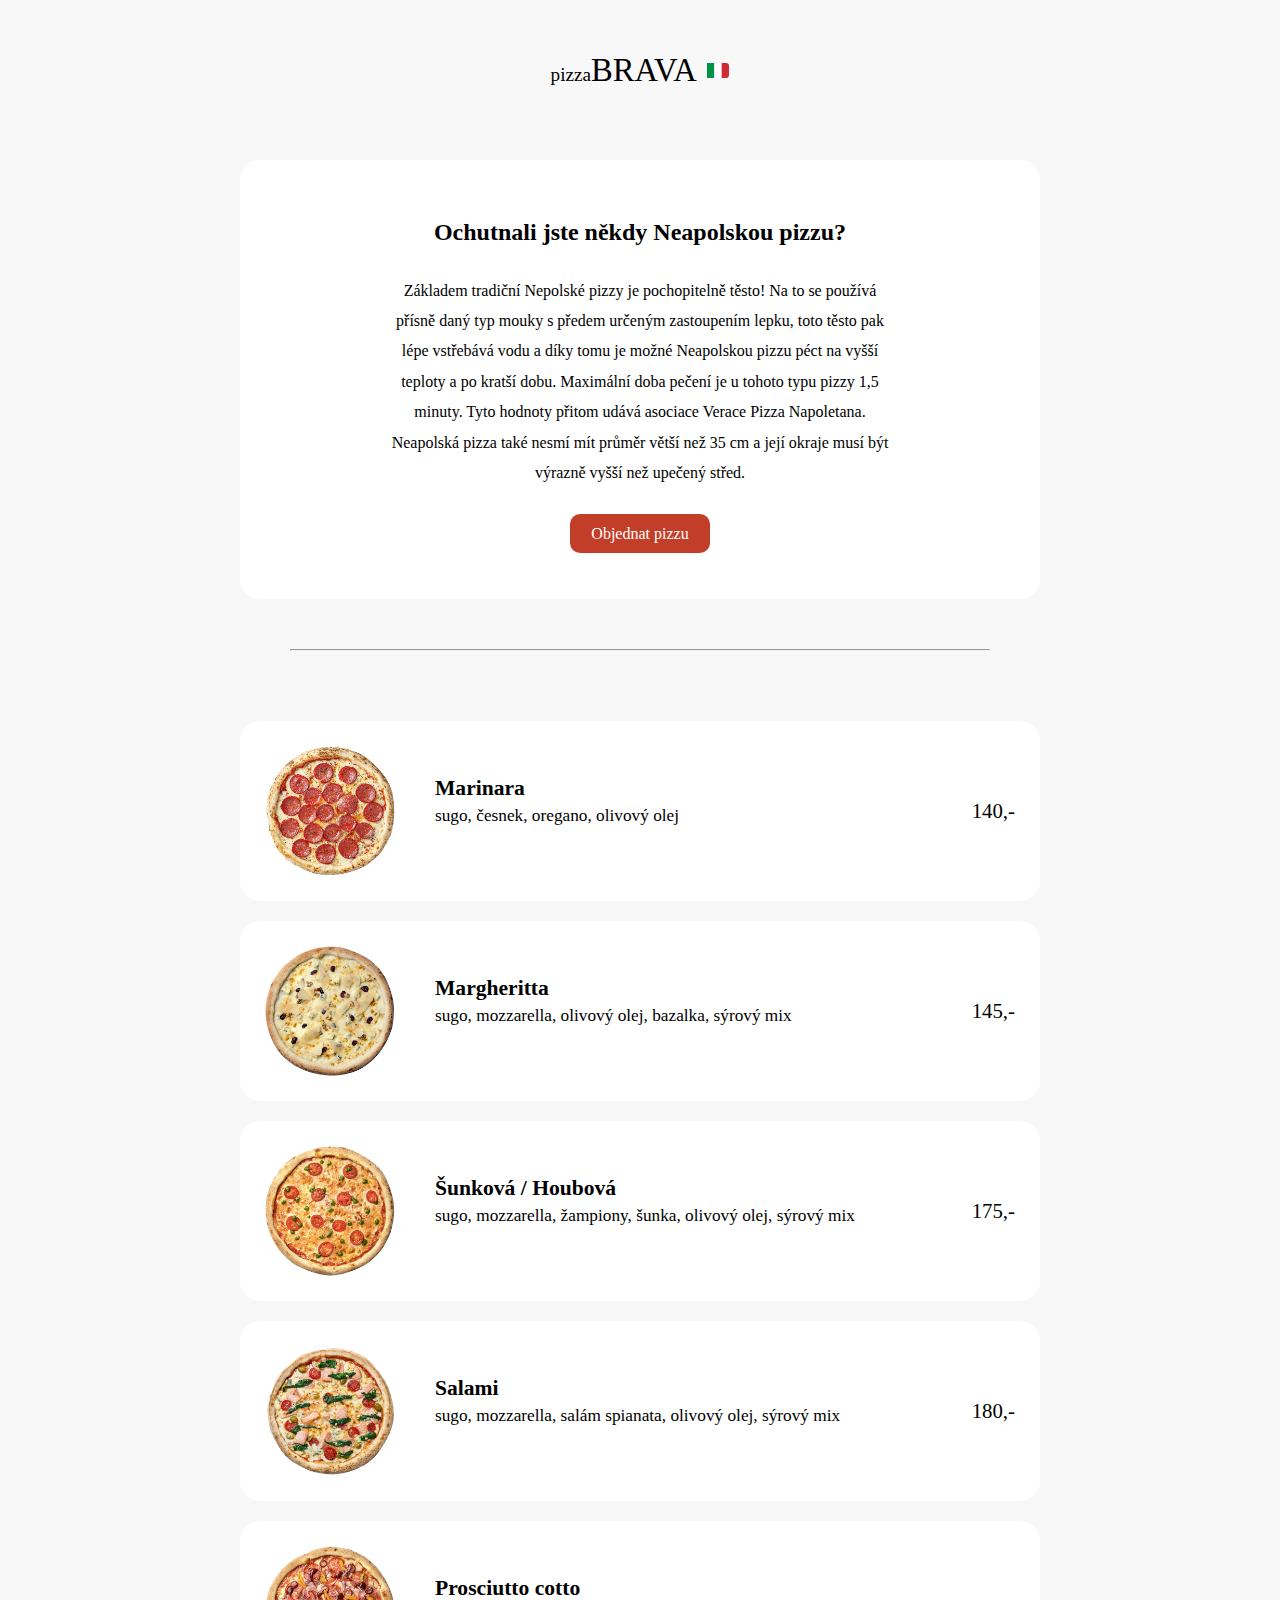
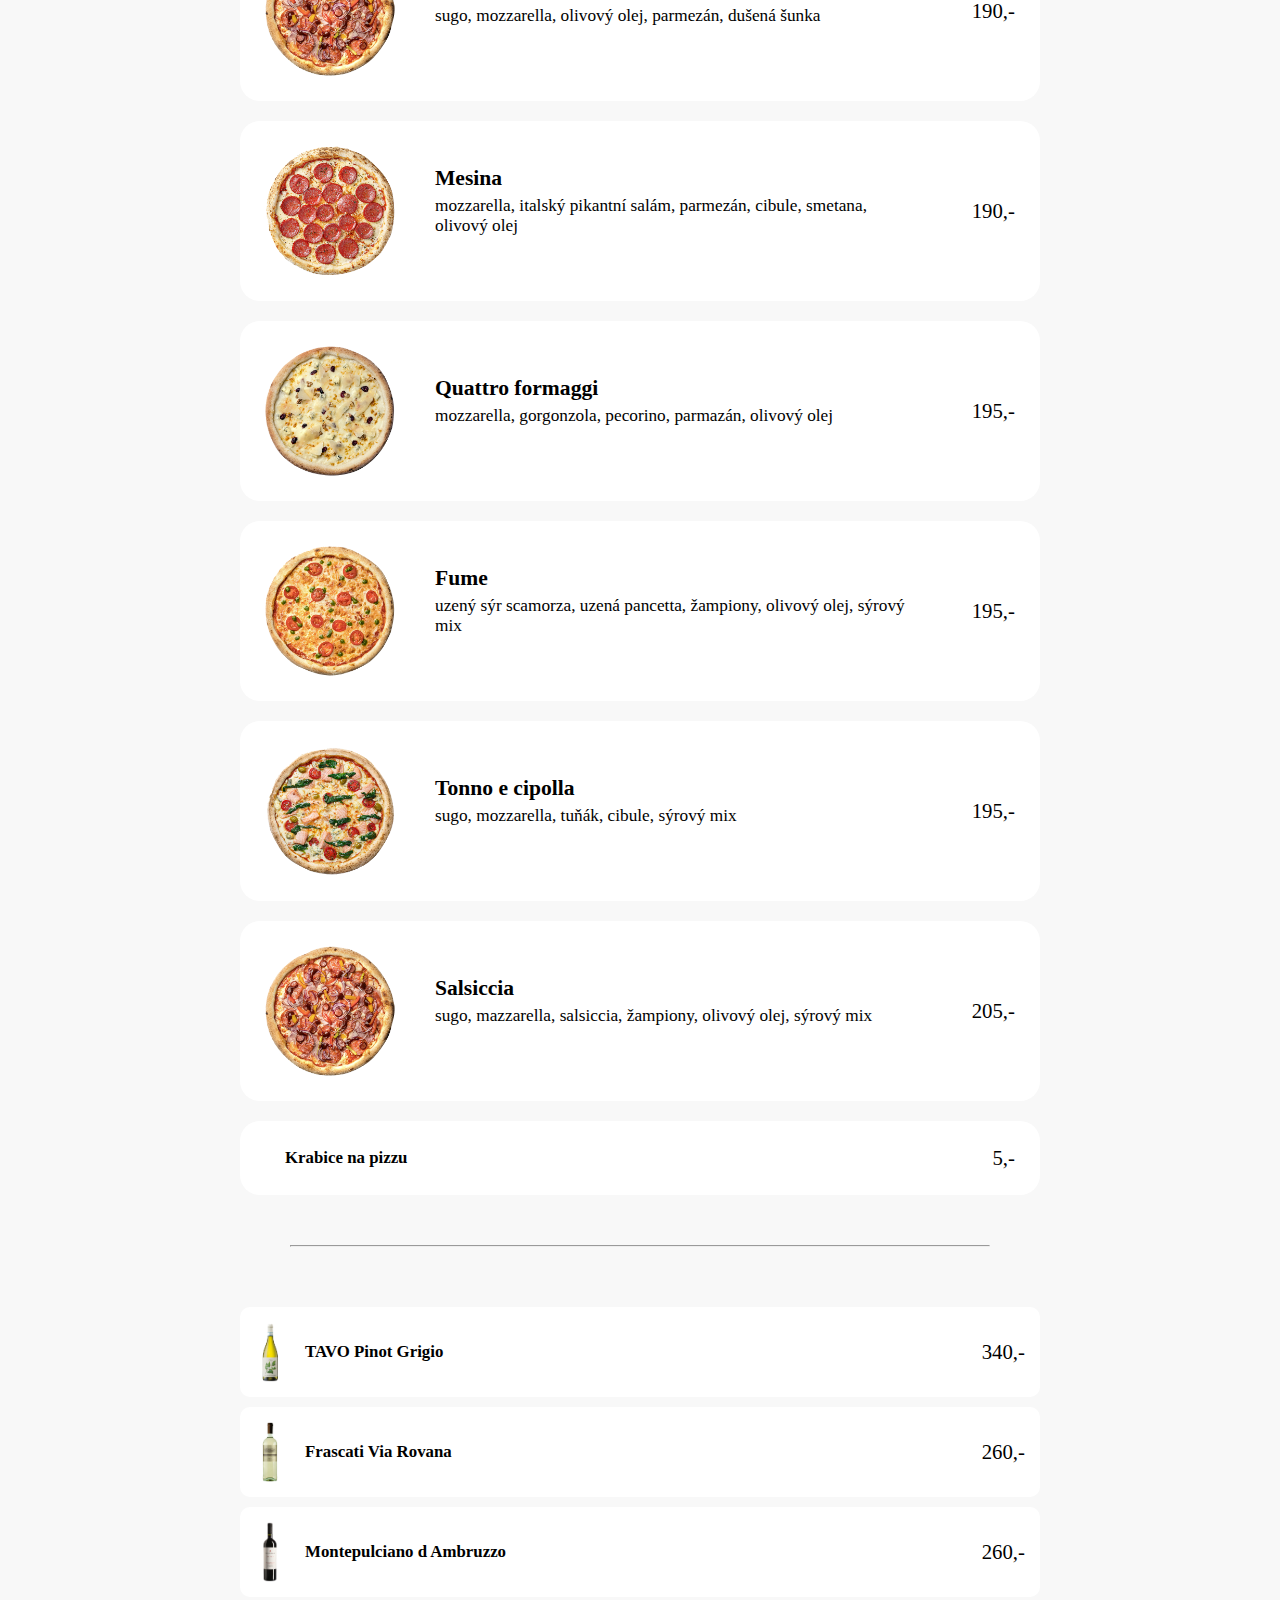
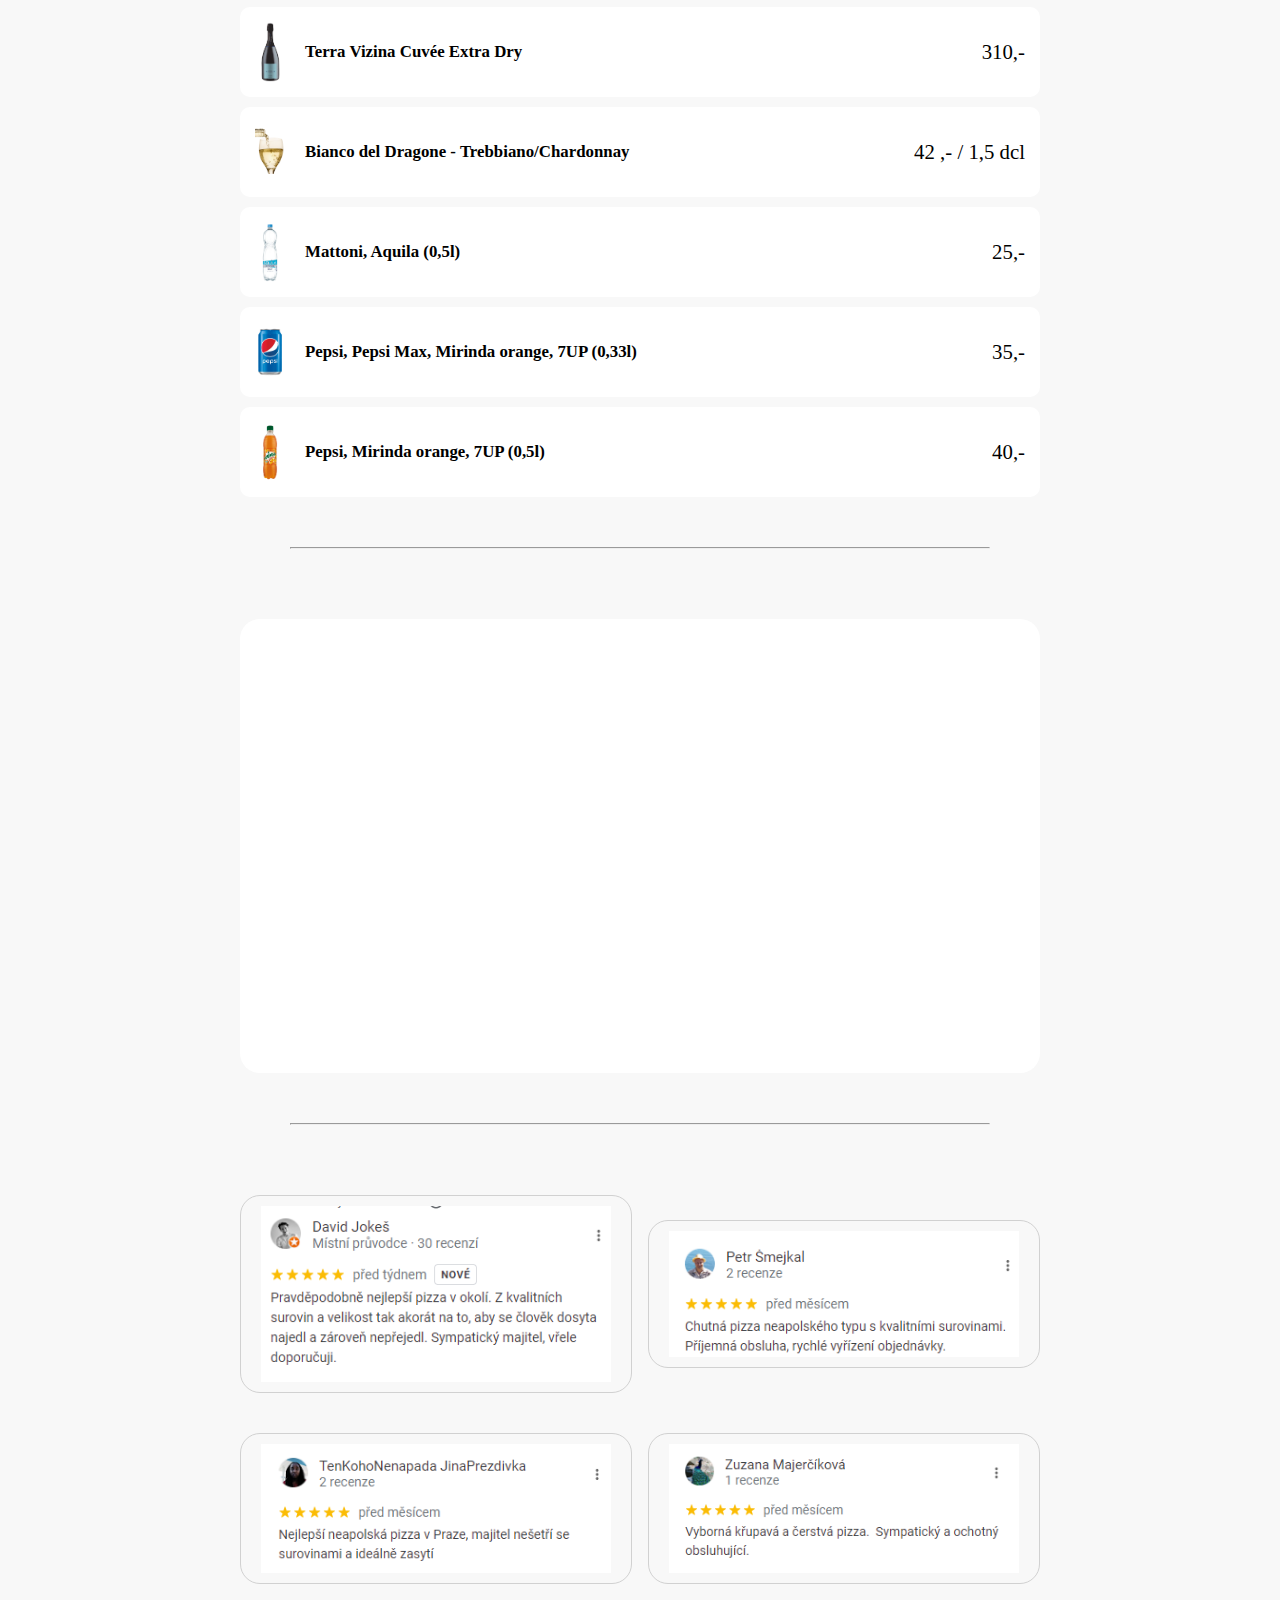
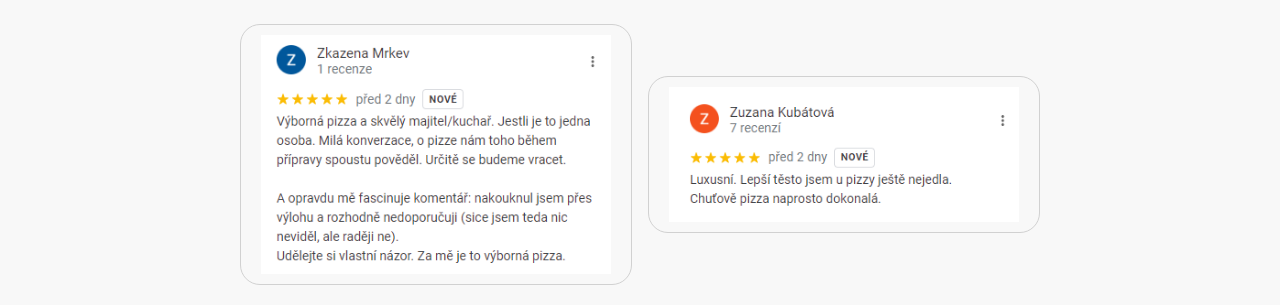
==== index.html @ af4cb799 "Rename sablona.html to index.html" ====
<!DOCTYPE html>
<html lang='cs'>
  <head>
    <title></title>
    <meta charset='utf-8'>
    <meta name='description' content=''>
    <meta name='keywords' content=''>
    <meta name='author' content=''>
    <meta name='robots' content='all'>
		<!-- <meta http-equiv="refresh" content="2"> -->
    <!-- <meta http-equiv='X-UA-Compatible' content='IE=edge'> -->
    <link href='/favicon.png' rel='shortcut icon' type='image/png'>
		<link rel="stylesheet" type="text/css" href="style.css">
  </head>
  <body>

    <div class="main">
      
      <div class="header">
        <p>pizza<span>BRAVA</span></p>
        <img src="img/italy.svg" alt="">
      </div>

      <div class="box">
        <div class="box-intro">
          <h2>Ochutnali jste někdy Neapolskou pizzu?</h2>
          <p>
            Základem tradiční Nepolské pizzy je pochopitelně těsto! 
            Na to se používá přísně daný typ mouky s předem určeným zastoupením lepku, toto těsto pak lépe vstřebává vodu a díky tomu je možné Neapolskou pizzu péct na vyšší teploty a po kratší dobu. Maximální doba pečení je u tohoto typu pizzy 1,5 minuty. Tyto hodnoty přitom udává asociace Verace Pizza Napoletana. Neapolská pizza také nesmí mít průměr větší než 35 cm a její okraje musí být výrazně vyšší než upečený střed. 
          </p>
          <br>
          <a href="tel:+420605771009">Objednat pizzu</a>
      </div>
      </div>

      <hr>

      <div class="box">
        <div class="box-content">
          <div class="left">
            <img src="img/pizza1.png" alt="">
            <div class="box-text">
              <h2>Marinara</h2>
              <p>sugo, česnek, oregano, olivový olej</p>
            </div>
          </div>
          <div class="right">
            <p>140,-</p>
          </div>
        </div>
      </div>

      <div class="box">
        <div class="box-content">
          <div class="left">
            <img src="img/pizza2.png" alt="">
            <div class="box-text">
              <h2>Margheritta</h2>
              <p>sugo, mozzarella, olivový olej, bazalka, sýrový mix</p>
            </div>
          </div>
          <div class="right">
            <p>145,-</p>
          </div>
        </div>
      </div>

      <div class="box">
        <div class="box-content">
          <div class="left">
            <img src="img/pizza3.png" alt="">
            <div class="box-text">
              <h2>Šunková / Houbová</h2>
              <p>sugo, mozzarella, žampiony, šunka, olivový olej, sýrový mix</p>
            </div>
          </div>
          <div class="right">
            <p>175,-</p>
          </div>
        </div>
      </div>

      <div class="box">
        <div class="box-content">
          <div class="left">
            <img src="img/pizza4.png" alt="">
            <div class="box-text">
              <h2>Salami</h2>
              <p>sugo, mozzarella, salám spianata, olivový olej, sýrový mix</p>
            </div>
          </div>
          <div class="right">
            <p>180,-</p>
          </div>
        </div>
      </div>

      <div class="box">
        <div class="box-content">
          <div class="left">
            <img src="img/pizza5.png" alt="">
            <div class="box-text">
              <h2>Prosciutto cotto</h2>
              <p>sugo, mozzarella, olivový olej, parmezán, dušená šunka</p>
            </div>
          </div>
          <div class="right">
            <p>190,-</p>
          </div>
        </div>
      </div>

      <div class="box">
        <div class="box-content">
          <div class="left">
            <img src="img/pizza1.png" alt="">
            <div class="box-text">
              <h2>Mesina</h2>
              <p>mozzarella, italský pikantní salám, parmezán, cibule, smetana, olivový olej</p>
            </div>
          </div>
          <div class="right">
            <p>190,-</p>
          </div>
        </div>
      </div>

      <div class="box">
        <div class="box-content">
          <div class="left">
            <img src="img/pizza2.png" alt="">
            <div class="box-text">
              <h2>Quattro formaggi</h2>
              <p>mozzarella, gorgonzola, pecorino, parmazán, olivový olej</p>
            </div>
          </div>
          <div class="right">
            <p>195,-</p>
          </div>
        </div>
      </div>

      <div class="box">
        <div class="box-content">
          <div class="left">
            <img src="img/pizza3.png" alt="">
            <div class="box-text">
              <h2>Fume</h2>
              <p>uzený sýr scamorza, uzená pancetta, žampiony, olivový olej, sýrový mix</p>
            </div>
          </div>
          <div class="right">
            <p>195,-</p>
          </div>
        </div>
      </div>

      <div class="box">
        <div class="box-content">
          <div class="left">
            <img src="img/pizza4.png" alt="">
            <div class="box-text">
              <h2>Tonno e cipolla</h2>
              <p>sugo, mozzarella, tuňák, cibule, sýrový mix</p>
            </div>
          </div>
          <div class="right">
            <p>195,-</p>
          </div>
        </div>
      </div>

      <div class="box">
        <div class="box-content">
          <div class="left">
            <img src="img/pizza5.png" alt="">
            <div class="box-text">
              <h2>Salsiccia</h2>
              <p>sugo, mazzarella, salsiccia, žampiony, olivový olej, sýrový mix</p>
            </div>
          </div>
          <div class="right">
            <p>205,-</p>
          </div>
        </div>
      </div>

      <div class="box">
        <div class="box-content">
          <div class="left">
            <h3>Krabice na pizzu</h3>
          </div>
          <div class="right">
            <p>5,-</p>
          </div>
        </div>
      </div>

      <hr>
    
      <div class="box-drinks">
        <div class="box-drinks-content">
          <div class="left">
            <img src="img/tavopinot.png" alt="">
            <h3>TAVO Pinot Grigio</h3>
          </div>
          <div class="right">
            <p>340,-</p>
          </div>
        </div>
      </div>

      <div class="box-drinks">
        <div class="box-drinks-content">
          <div class="left">
            <img src="img/frascati.png" alt="">
            <h3>Frascati Via Rovana</h3>
          </div>
          <div class="right">
            <p>260,-</p>
          </div>
        </div>
      </div>

      <div class="box-drinks">
        <div class="box-drinks-content">
          <div class="left">
            <img src="img/montepulciano.png" alt="">
            <h3>Montepulciano d Ambruzzo</h3>
          </div>
          <div class="right">
            <p>260,-</p>
          </div>
        </div>
      </div>

      <div class="box-drinks">
        <div class="box-drinks-content">
          <div class="left">
            <img src="img/terravizina.png" alt="">
            <h3>Terra Vizina Cuvée Extra Dry</h3>
          </div>
          <div class="right">
            <p>310,-</p>
          </div>
        </div>
      </div>

      <div class="box-drinks">
        <div class="box-drinks-content">
          <div class="left">
            <img src="img/pour1.png" alt="">
            <h3>Bianco del Dragone - Trebbiano/Chardonnay</h3>
          </div>
          <div class="right">
            <p>42 ,- / 1,5 dcl</p>
          </div>
        </div>
      </div>

      <div class="box-drinks">
        <div class="box-drinks-content">
          <div class="left">
            <img src="img/aquila.png" alt="">
            <h3>Mattoni, Aquila (0,5l)</h3>
          </div>
          <div class="right">
            <p>25,-</p>
          </div>
        </div>
      </div>

      <div class="box-drinks">
        <div class="box-drinks-content">
          <div class="left">
            <img src="img/pepsi.png" alt="">
            <h3>Pepsi, Pepsi Max, Mirinda orange, 7UP (0,33l)</h3>
          </div>
          <div class="right">
            <p>35,-</p>
          </div>
        </div>
      </div>
      
      <div class="box-drinks">
        <div class="box-drinks-content">
          <div class="left">
            <img src="img/mirinda.png" alt="">
            <h3>Pepsi, Mirinda orange, 7UP (0,5l)</h3>
          </div>
          <div class="right">
            <p>40,-</p>
          </div>
        </div>
      </div>

      <hr>

      <div class="box">
        <div class="map">
          <iframe src="https://www.google.com/maps/embed?pb=!1m18!1m12!1m3!1d1813.0830357590637!2d14.461649894587913!3d50.009731679113024!2m3!1f0!2f0!3f0!3m2!1i1024!2i768!4f13.1!3m3!1m2!1s0x0%3A0xde4384d20676dca9!2sPIZZA%20BRAVA!5e0!3m2!1scs!2scz!4v1674049924676!5m2!1scs!2scz" width="600" height="450" style="border:0;" allowfullscreen="" loading="lazy" referrerpolicy="no-referrer-when-downgrade"></iframe>
        </div>
      </div>

      <hr>

      <div class="gallery-box">
        <div class="gallery">
          <img src="img/reviews/1.png" alt="">
          <img src="img/reviews/2.png" alt="">
          <img src="img/reviews/3.png" alt="">
          <img src="img/reviews/4.png" alt="">
          <img src="img/reviews/5.png" alt="">
          <img src="img/reviews/6.png" alt="">
        </div>
      </div>

    </div>

		<script src="https://code.jquery.com/jquery-3.2.1.slim.min.js" integrity="sha384-KJ3o2DKtIkvYIK3UENzmM7KCkRr/rE9/Qpg6aAZGJwFDMVNA/GpGFF93hXpG5KkN" crossorigin="anonymous">

    </script>
  </body>
</html>
---- style.css ----
*{
	margin: 0;
	padding: 0;
	font-family: 'Open Sans';
}

body{
	background-color: #F8F8F8;
	
}

.main{
	margin: 0 auto;
	display: flex;
	flex-wrap: wrap;
	justify-content: center;
	width: 800px;
}

.header{
	padding: 20px 10px;
	display: flex;
	align-items: center;
	font-size: 1.2em;
	font-weight: 400;
	height: 100px;
}

.header span{
	font-size: 1.7em;
}

.header img{
	height: 15px;
	padding-left: 10px;
	border-radius: 3px;
}

hr{
	margin: 50px;
	width: 100%;
}

.box-intro{
	background-color: white;
	padding: 50px 150px;
	border-radius: 20px;
	text-align: center;
	line-height: 1.9;
}

.box-intro p{
	margin-top: 20px;
}

.box-intro a{
	text-decoration: none;
	color: white;
	padding: 10px 20px;
	border-radius: 10px;
	background-color: #C33E28;
	border: 1px solid transparent;
}

.box-intro a:hover{
	border: 1px solid black;
}

.box{
	width: 100%;
	margin-top: 20px;
	background-color: white;
	border-radius: 20px;
}

.box:nth-child(1){
	margin-top: 0px;
}

.box img{
	width: 130px;
}

.box-content{
	display: flex;
	justify-content: space-between;
	padding: 25px;
}

.box-text{
	margin-left: 40px;
	margin-top: -20px;
}

.box-text p{
	margin-top: 5px;
	padding-right: 50px;
	font-size: 1.2em;
	font-weight: 500;
}

.left{
	display: flex;
	align-items: center;
	font-size: 0.9em;
}

.right{
	display: flex;
	align-items: center;
	font-size: 1.3em;
}

.box-drinks{
	width: 100%;
	margin-top: 10px;
	background-color: white;
	border-radius: 10px;
}

.box-drinks img{
	width: 30px;
}

.box-drinks-content{
	display: flex;
	justify-content: space-between;
	padding: 15px;
}

.left h3{
	margin-left: 20px;
}

.map iframe{
	width: 100%;
}

.gallery{
	display: flex;
	flex-wrap: wrap;
	align-items: center;
	justify-content: space-between;
}

.gallery img{
	margin: 20px 0px;
	width: 350px;
	border: 1px solid #d1d1d1;
	border-radius: 20px;
	padding: 10px 20px;
}
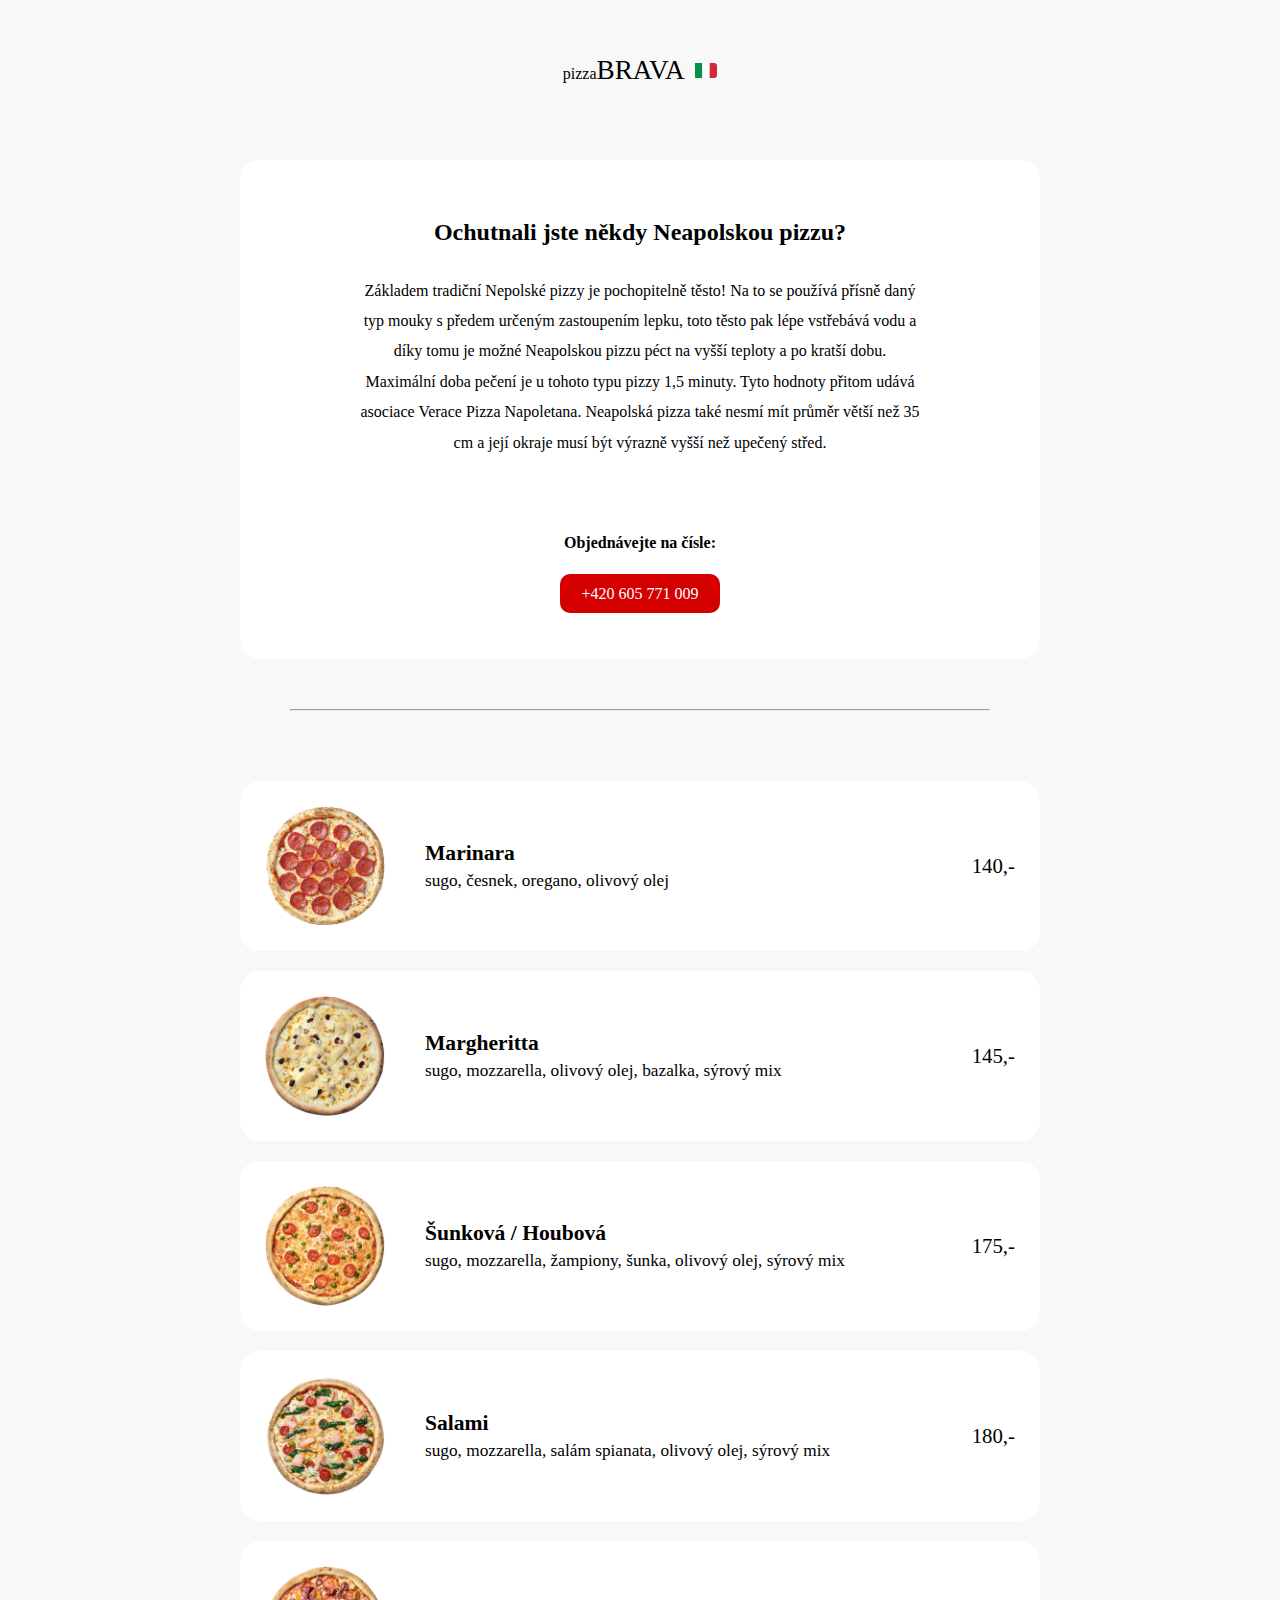
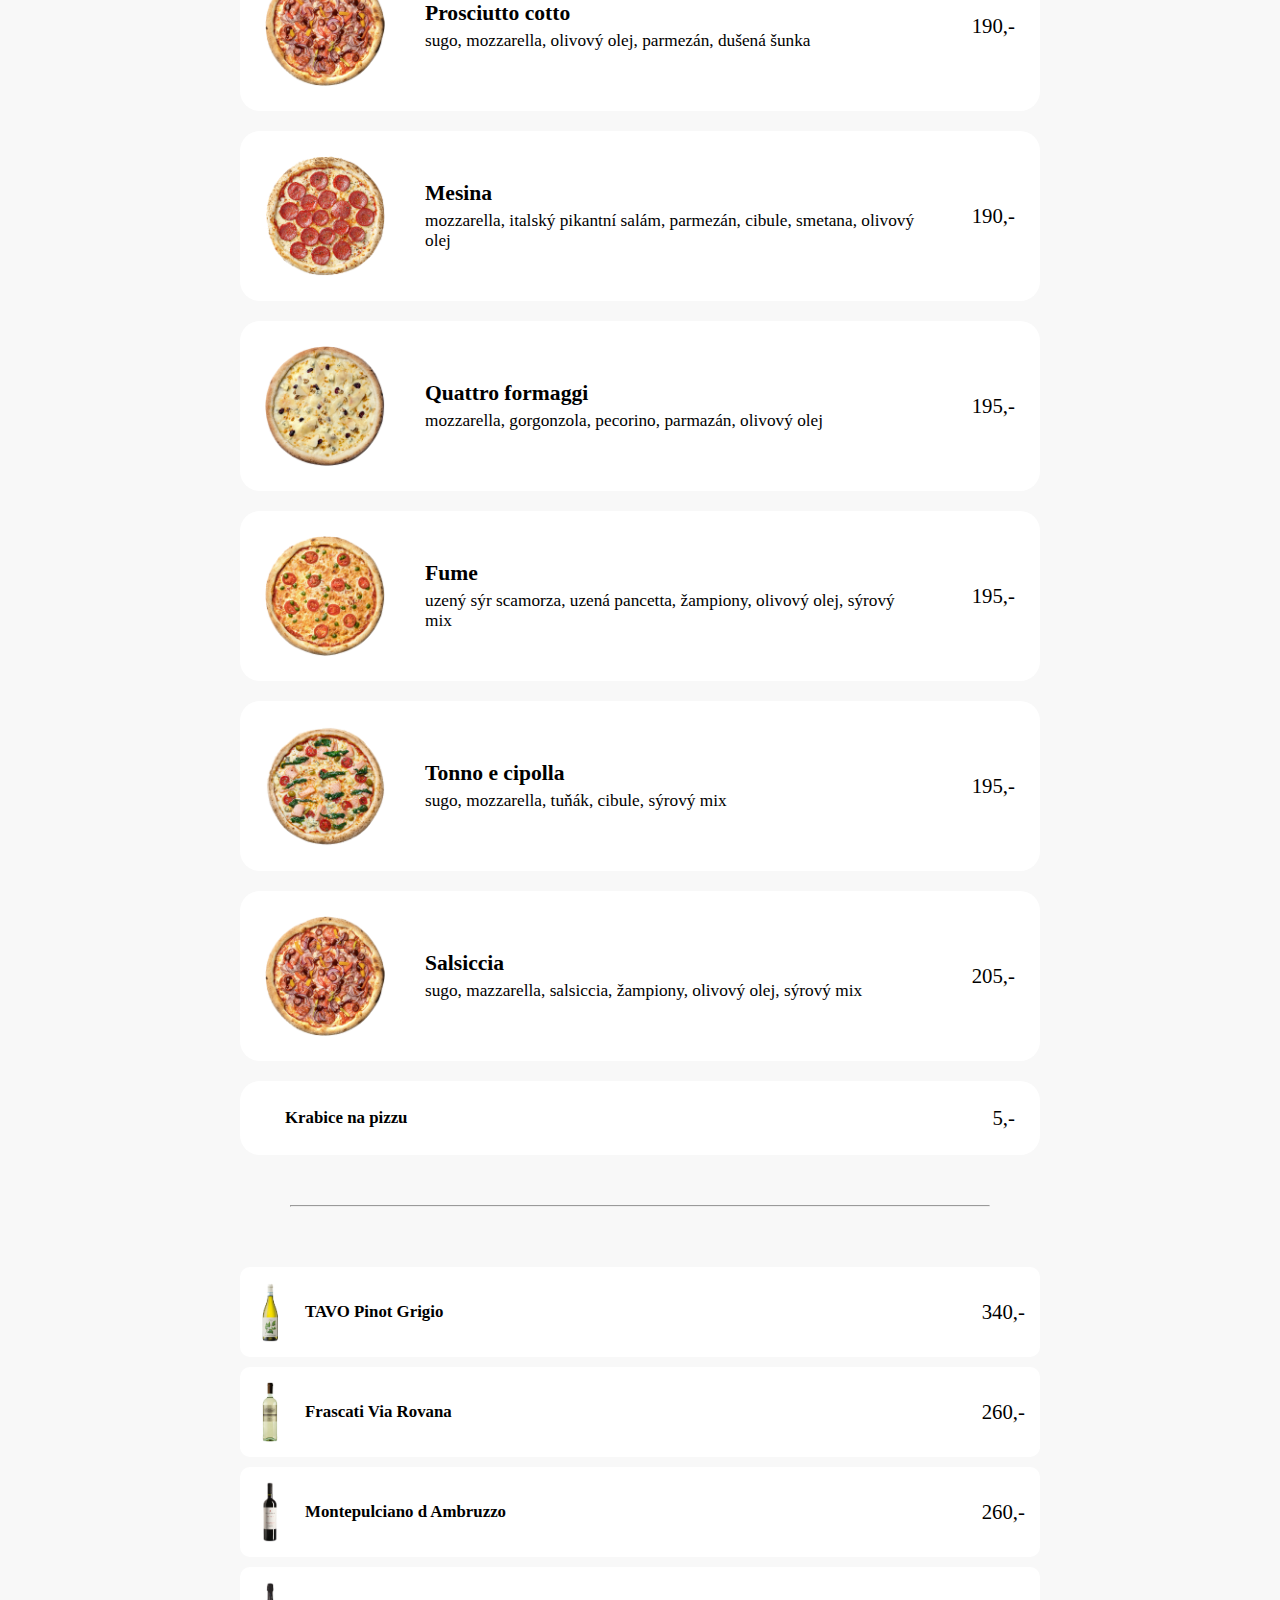
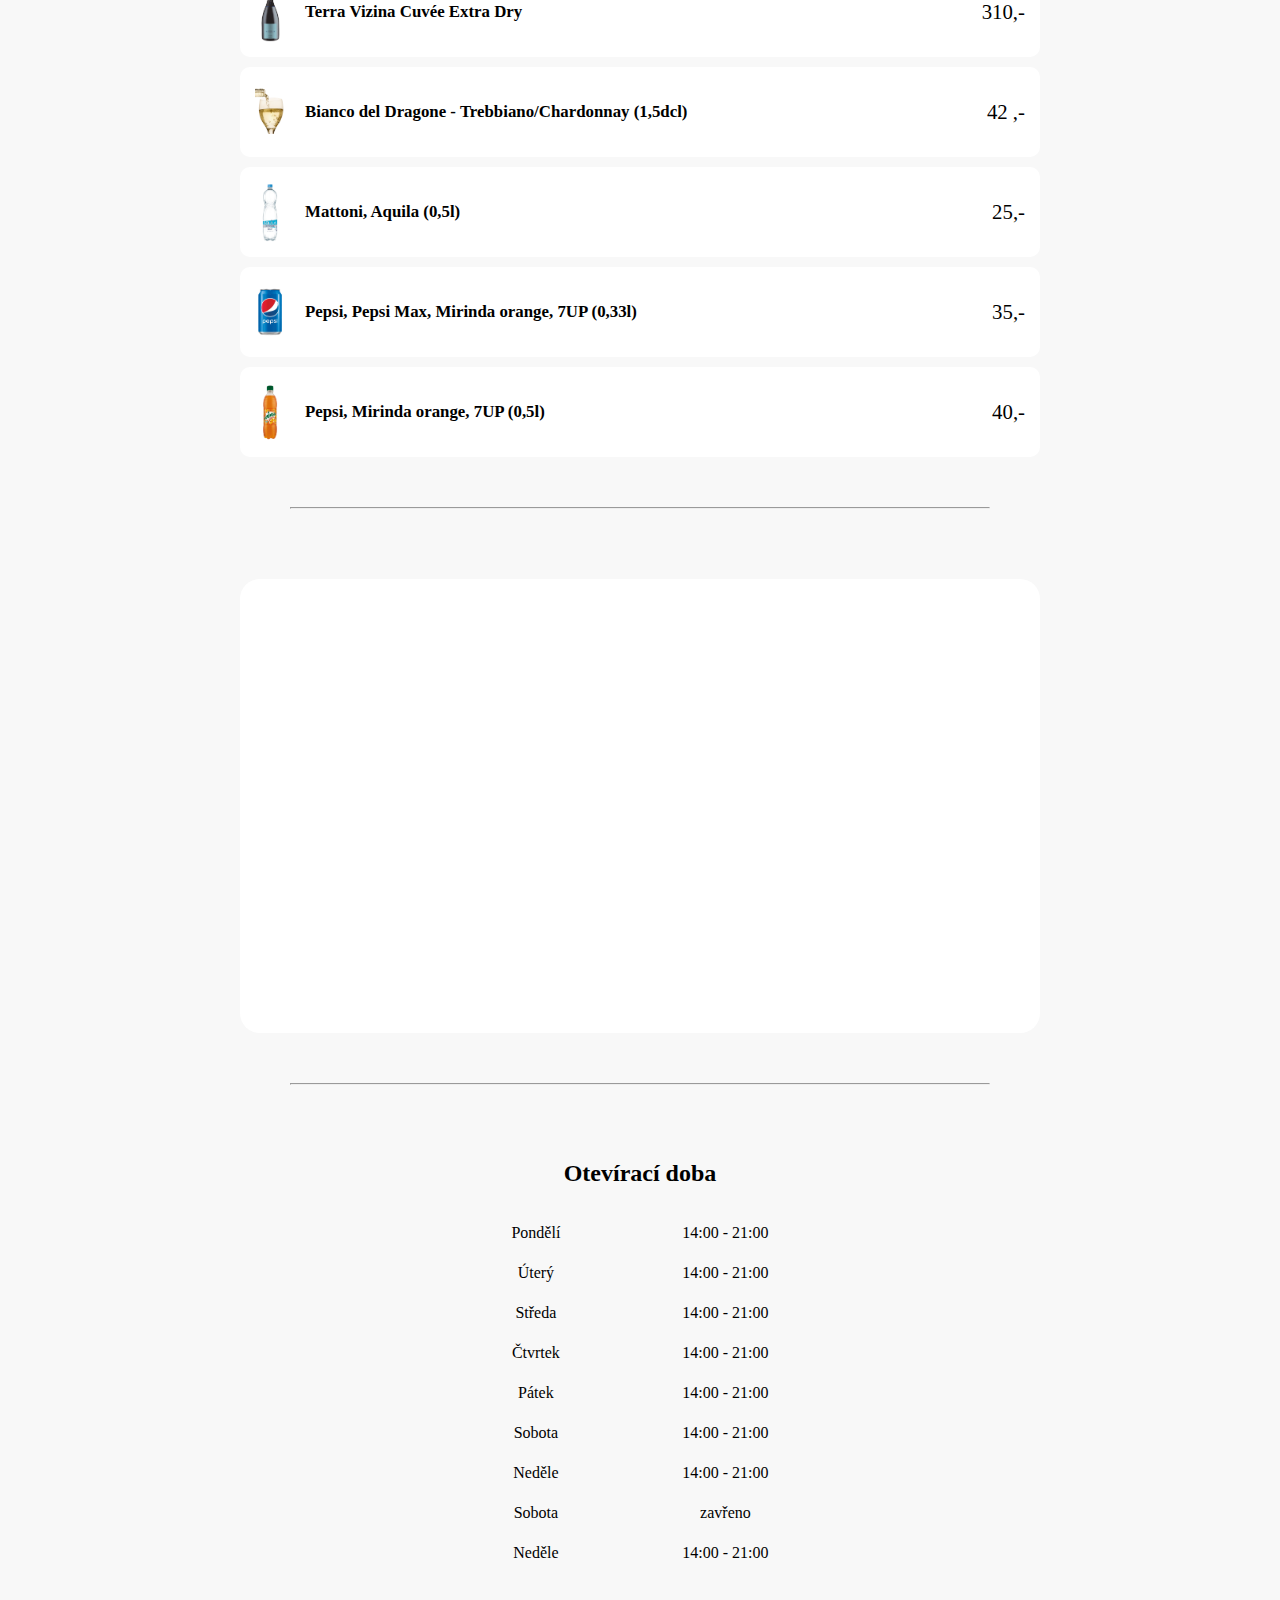
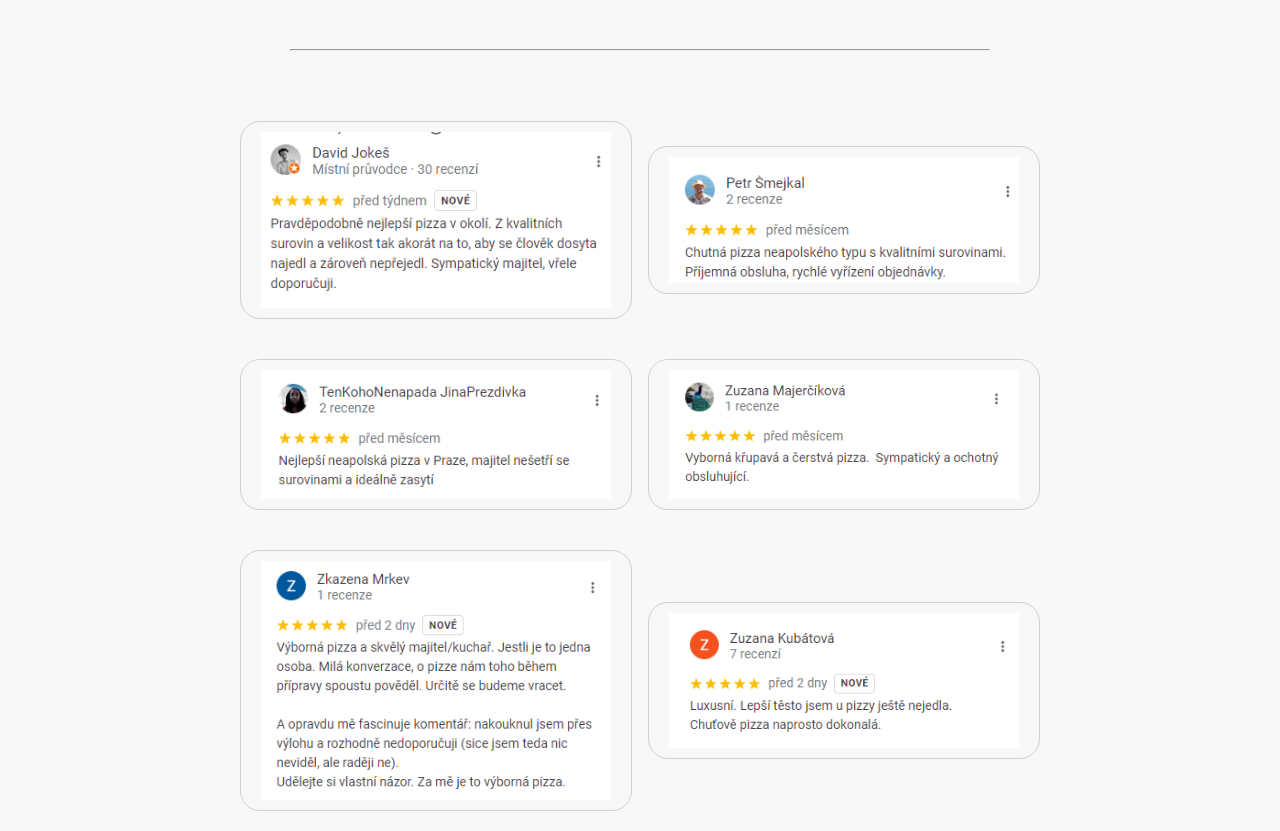
==== commit dfdbe728: "Add files via upload" ====
--- a/index.html
+++ b/index.html
@@ -7,7 +7,7 @@
     <meta name='keywords' content=''>
     <meta name='author' content=''>
     <meta name='robots' content='all'>
-		<!-- <meta http-equiv="refresh" content="2"> -->
+    <meta name="viewport" content="width=device-width, initial-scale=1.0">
     <!-- <meta http-equiv='X-UA-Compatible' content='IE=edge'> -->
     <link href='/favicon.png' rel='shortcut icon' type='image/png'>
 		<link rel="stylesheet" type="text/css" href="style.css">
@@ -29,7 +29,9 @@
             Na to se používá přísně daný typ mouky s předem určeným zastoupením lepku, toto těsto pak lépe vstřebává vodu a díky tomu je možné Neapolskou pizzu péct na vyšší teploty a po kratší dobu. Maximální doba pečení je u tohoto typu pizzy 1,5 minuty. Tyto hodnoty přitom udává asociace Verace Pizza Napoletana. Neapolská pizza také nesmí mít průměr větší než 35 cm a její okraje musí být výrazně vyšší než upečený střed. 
           </p>
           <br>
-          <a href="tel:+420605771009">Objednat pizzu</a>
+          <a href="tel:+420605771009" id="call">Objednat pizzu</a>
+          <p class="telefon"><b>Objednávejte na čísle:</b></p>
+          <a href="#" class="telefon">+420 605 771 009</a>
       </div>
       </div>
 
@@ -250,10 +252,10 @@
         <div class="box-drinks-content">
           <div class="left">
             <img src="img/pour1.png" alt="">
-            <h3>Bianco del Dragone - Trebbiano/Chardonnay</h3>
-          </div>
-          <div class="right">
-            <p>42 ,- / 1,5 dcl</p>
+            <h3>Bianco del Dragone - Trebbiano/Chardonnay (1,5dcl)</h3>
+          </div>
+          <div class="right">
+            <p>42 ,-</p>
           </div>
         </div>
       </div>
@@ -300,6 +302,50 @@
         <div class="map">
           <iframe src="https://www.google.com/maps/embed?pb=!1m18!1m12!1m3!1d1813.0830357590637!2d14.461649894587913!3d50.009731679113024!2m3!1f0!2f0!3f0!3m2!1i1024!2i768!4f13.1!3m3!1m2!1s0x0%3A0xde4384d20676dca9!2sPIZZA%20BRAVA!5e0!3m2!1scs!2scz!4v1674049924676!5m2!1scs!2scz" width="600" height="450" style="border:0;" allowfullscreen="" loading="lazy" referrerpolicy="no-referrer-when-downgrade"></iframe>
         </div>
+      </div>
+
+      <hr>
+      
+      <div class=" hours">
+        <h2>Otevírací doba</h2>
+        <table>
+          <tr>
+            <td>Pondělí</td>
+            <td>14:00 - 21:00</td>
+          </tr>
+          <tr>
+            <td>Úterý</td>
+            <td>14:00 - 21:00</td>
+          </tr>
+          <tr>
+            <td>Středa</td>
+            <td>14:00 - 21:00</td>
+          </tr>
+          <tr>
+            <td>Čtvrtek</td>
+            <td>14:00 - 21:00</td>
+          </tr>
+          <tr>
+            <td>Pátek</td>
+            <td>14:00 - 21:00</td>
+          </tr>
+          <tr>
+            <td>Sobota</td>
+            <td>14:00 - 21:00</td>
+          </tr>
+          <tr>
+            <td>Neděle</td>
+            <td>14:00 - 21:00</td>
+          </tr>
+          <tr>
+            <td>Sobota</td>
+            <td>zavřeno</td>
+          </tr>
+          <tr>
+            <td>Neděle</td>
+            <td>14:00 - 21:00</td>
+          </tr>              
+        </table>
       </div>
 
       <hr>
--- a/style.css
+++ b/style.css
@@ -14,14 +14,13 @@
 	display: flex;
 	flex-wrap: wrap;
 	justify-content: center;
-	width: 800px;
+	width: 50em;
 }
 
 .header{
 	padding: 20px 10px;
 	display: flex;
 	align-items: center;
-	font-size: 1.2em;
 	font-weight: 400;
 	height: 100px;
 }
@@ -41,9 +40,25 @@
 	width: 100%;
 }
 
+
+/* Začátek obsahu */
+.box{
+	width: 100%;
+	margin-top: 20px;
+	background-color: white;
+	border-radius: 20px;
+}
+
+.box:nth-child(1){
+	margin-top: 0px;
+}
+
+.box img{
+	width: 120px;
+}
+
 .box-intro{
-	background-color: white;
-	padding: 50px 150px;
+	padding: 50px 120px;
 	border-radius: 20px;
 	text-align: center;
 	line-height: 1.9;
@@ -51,6 +66,7 @@
 
 .box-intro p{
 	margin-top: 20px;
+	margin-bottom: 20px;
 }
 
 .box-intro a{
@@ -58,27 +74,19 @@
 	color: white;
 	padding: 10px 20px;
 	border-radius: 10px;
-	background-color: #C33E28;
+	background-color: #d40000;
 	border: 1px solid transparent;
+	margin: 100px 0px;
+	transition: all .4s;
+}
+
+#call{
+	display: none;
 }
 
 .box-intro a:hover{
-	border: 1px solid black;
-}
-
-.box{
-	width: 100%;
-	margin-top: 20px;
-	background-color: white;
-	border-radius: 20px;
-}
-
-.box:nth-child(1){
-	margin-top: 0px;
-}
-
-.box img{
-	width: 130px;
+	padding: 10px 40px;
+	background-color: #d40000;
 }
 
 .box-content{
@@ -89,7 +97,6 @@
 
 .box-text{
 	margin-left: 40px;
-	margin-top: -20px;
 }
 
 .box-text p{
@@ -134,6 +141,24 @@
 
 .map iframe{
 	width: 100%;
+}
+
+.hours{
+	text-align: center;
+}
+
+.hours h2{
+	margin-top: 25px;
+}
+
+.hours table{
+	display: flex;
+	justify-content: center;
+	padding: 25px;
+}
+
+.hours td{
+	padding: 10px 60px;
 }
 
 .gallery{
@@ -149,4 +174,61 @@
 	border: 1px solid #d1d1d1;
 	border-radius: 20px;
 	padding: 10px 20px;
+}
+
+
+
+@media screen and (max-width: 600px) {
+
+.header p{
+	font-size: 1.4em;
+}	
+	
+.box{
+	width: 90%;
+}
+
+.box-content{
+	padding: 10px 20px;
+}
+
+.left{
+	font-size: .8em;
+}
+
+.right{
+	font-size: 1.4em;
+}
+
+.box-intro{
+	text-align: center;
+	line-height: 1.9;
+	padding: 50px 100px;
+	line-height: 1.9;
+}
+
+.box img{
+	width: 50px;
+}
+
+#call{
+	display: inline;
+}
+
+.telefon{
+	display: none;
+}
+
+.box-text p{
+	font-size: 1.2em;
+}
+
+.box-drinks{
+	width: 90%;
+}
+
+.box-drinks-content{
+	padding: 5px 20px;
+}
+
 }